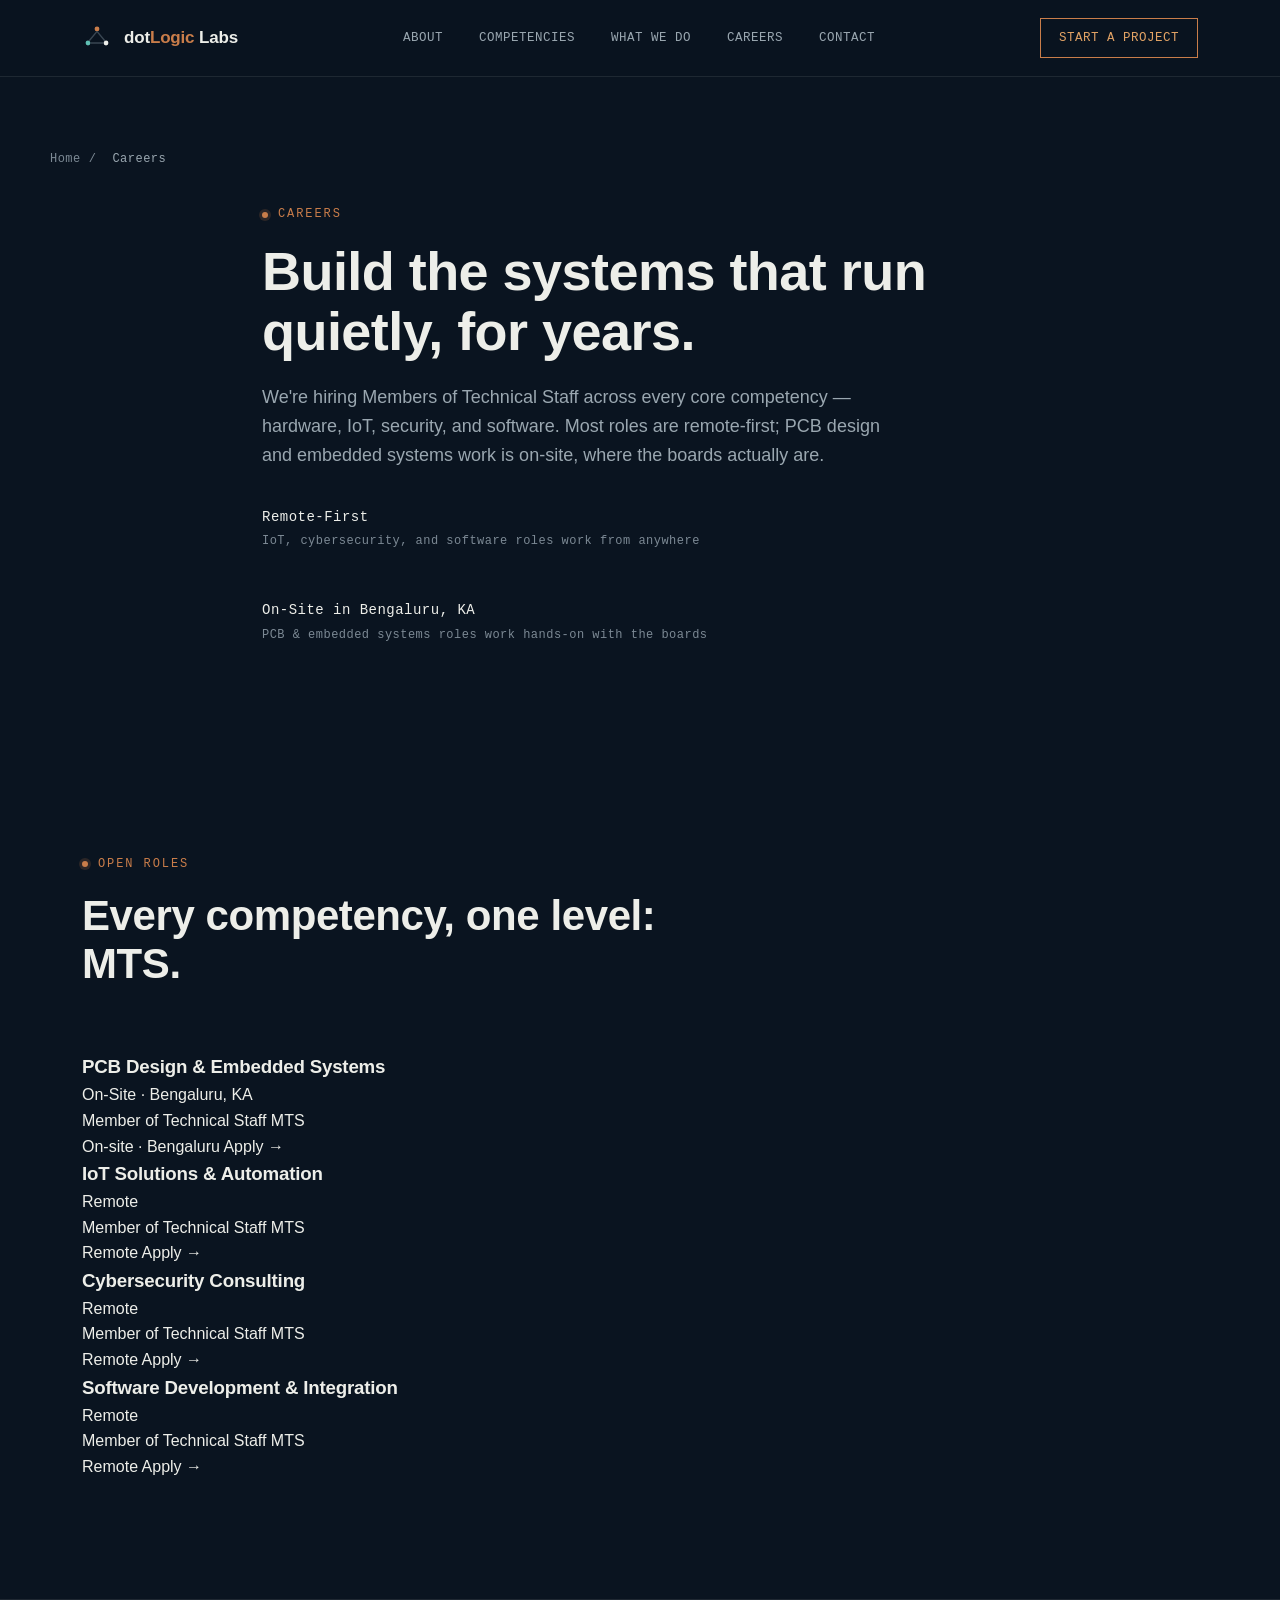
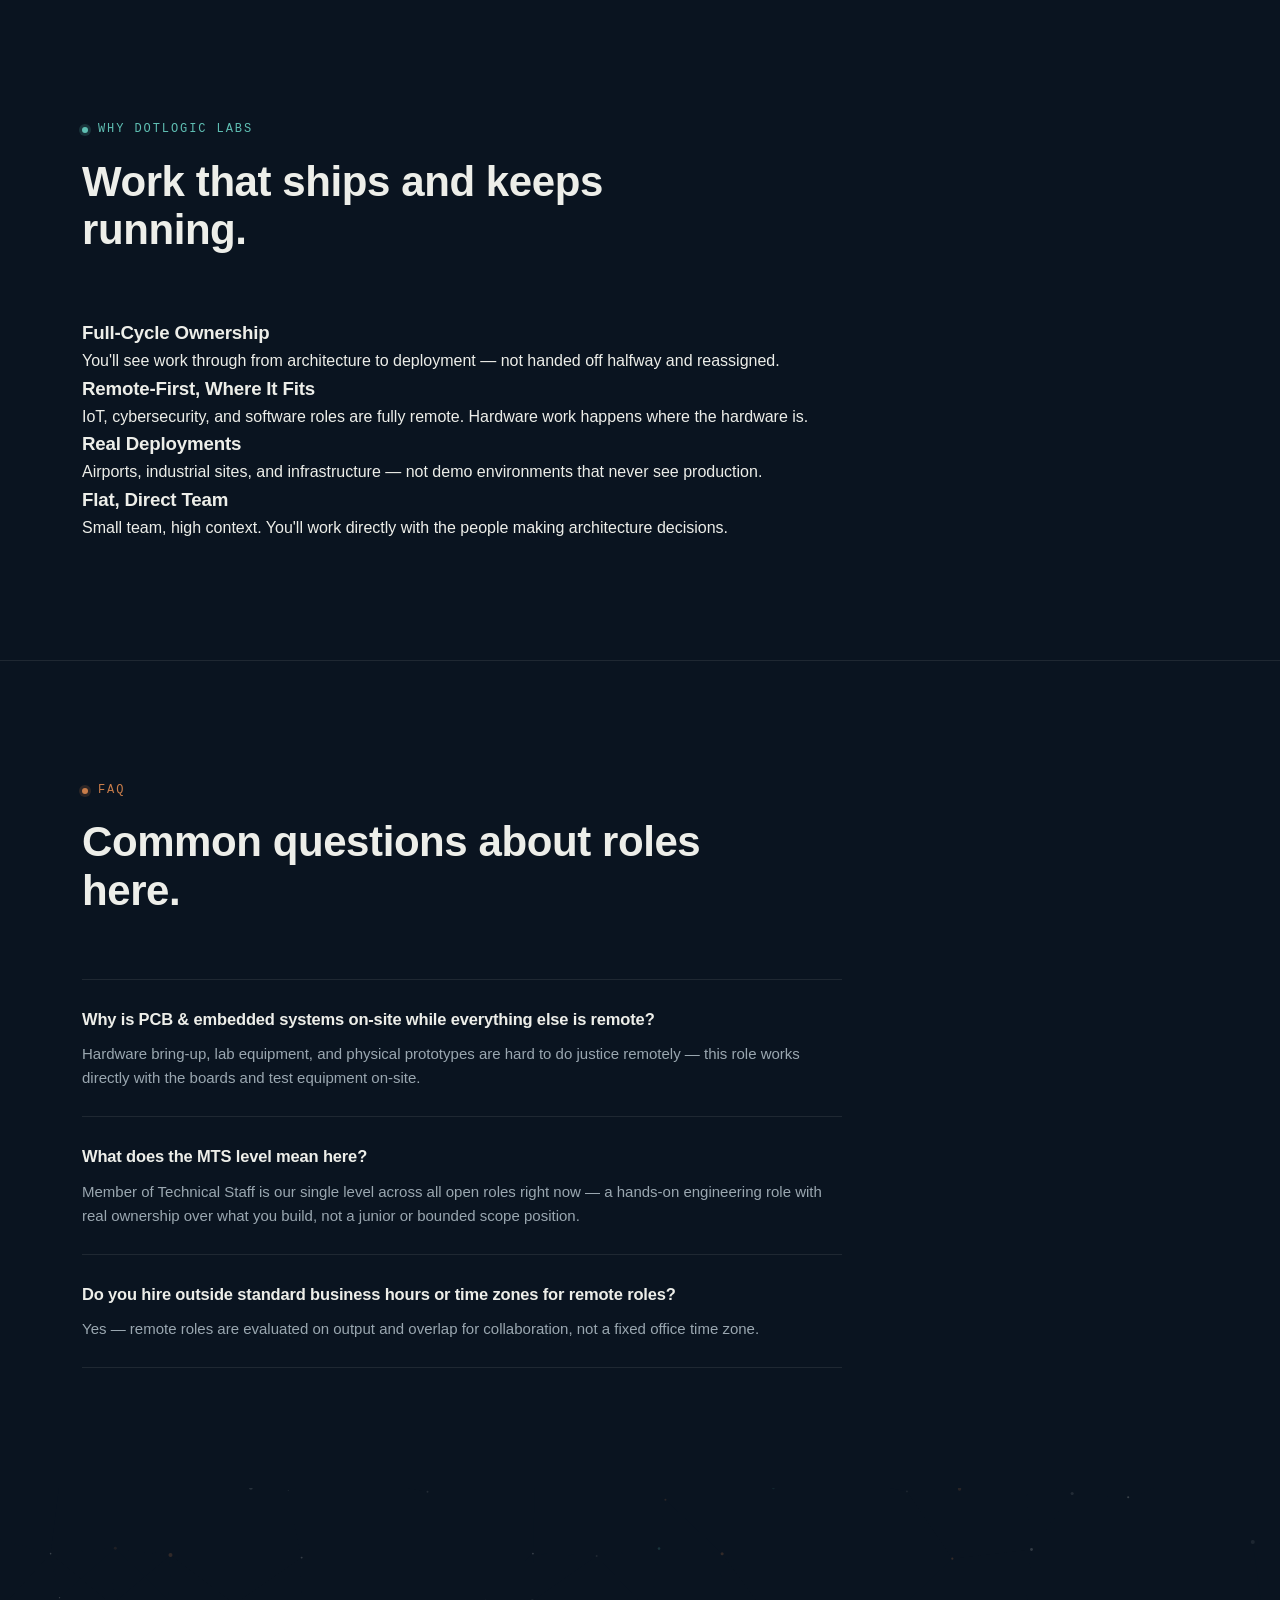
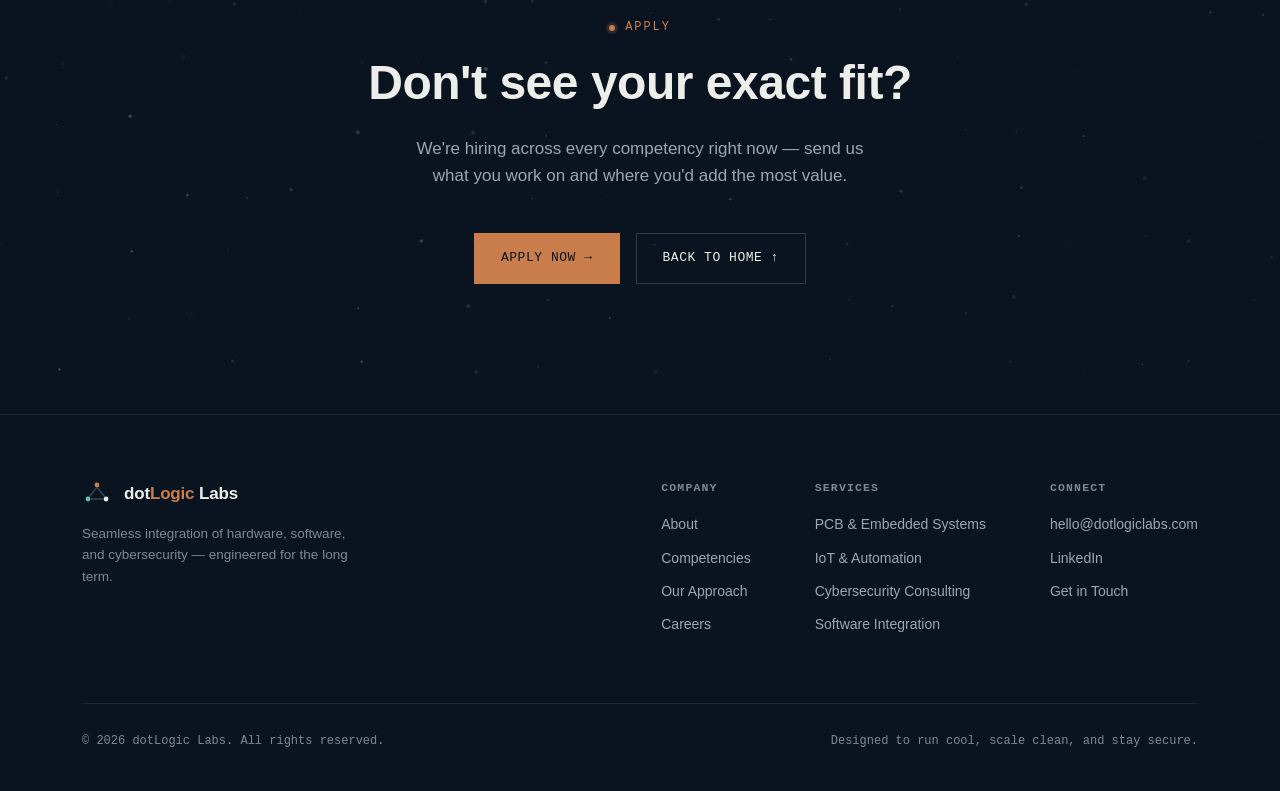
==== careers/index.html @ 00023d93 "Add careers page with job listings and details This file contains the HTML structure for the careers" ====
<!DOCTYPE html>
<html lang="en">
<head>
<meta charset="UTF-8">
<meta name="viewport" content="width=device-width, initial-scale=1.0">
<title>Careers | dotLogic Labs</title>
<meta name="description" content="Join dotLogic Labs. We're hiring across PCB & embedded systems, IoT & automation, cybersecurity, and software integration — remote-first, with on-site hardware roles.">
<meta name="keywords" content="dotLogic Labs careers, embedded systems jobs, IoT jobs, cybersecurity jobs, remote hardware jobs, MTS roles">
<meta property="og:title" content="Careers | dotLogic Labs">
<meta property="og:description" content="Join dotLogic Labs. We're hiring across PCB & embedded systems, IoT & automation, cybersecurity, and software integration.">
<meta property="og:type" content="website">
<meta property="og:image" content="https://www.dotlogiclabs.com/og-image.png">
<meta property="og:url" content="https://www.dotlogiclabs.com/careers/">
<meta name="twitter:card" content="summary_large_image">
<meta name="twitter:title" content="Careers | dotLogic Labs">
<meta name="twitter:description" content="Join dotLogic Labs. We're hiring across PCB & embedded systems, IoT & automation, cybersecurity, and software integration.">
<meta name="twitter:image" content="https://www.dotlogiclabs.com/og-image.png">
<link rel="canonical" href="https://www.dotlogiclabs.com/careers/">
<meta name="referrer" content="strict-origin-when-cross-origin">
<meta http-equiv="Content-Security-Policy" content="default-src 'self'; script-src 'self'; style-src 'self' 'unsafe-inline' https://fonts.googleapis.com; font-src 'self' https://fonts.gstatic.com; img-src 'self' data:; connect-src 'self'; base-uri 'self'; form-action 'self'">
<script type="application/ld+json">
{
  "@context": "https://schema.org",
  "@type": "BreadcrumbList",
  "itemListElement": [
    {"@type":"ListItem","position":1,"name":"Home","item":"https://www.dotlogiclabs.com/"},
    {"@type":"ListItem","position":2,"name":"Careers","item":"https://www.dotlogiclabs.com/careers/"}
  ]
}
</script>
<script type="application/ld+json">
{
  "@context": "https://schema.org",
  "@graph": [
    {
      "@type": "JobPosting",
      "title": "Member of Technical Staff — PCB Design & Embedded Systems",
      "description": "Design custom PCBs and embedded firmware for IoT and industrial hardware, from schematic through production handoff.",
      "hiringOrganization": {"@type":"Organization","name":"dotLogic Labs","sameAs":"https://www.dotlogiclabs.com/"},
      "employmentType": "FULL_TIME",
      "jobLocationType": "ONSITE",
      "jobLocation": {"@type":"Place","address":{"@type":"PostalAddress","addressLocality":"Bengaluru","addressRegion":"KA","addressCountry":"IN"}},
      "datePosted": "2026-08-25",
      "validThrough": "2026-12-31",
      "url": "https://www.dotlogiclabs.com/careers/#pcb-embedded"
    },
    {
      "@type": "JobPosting",
      "title": "Member of Technical Staff — IoT Solutions & Automation",
      "description": "Design and deploy secure IoT networks and smart automation for airports, infrastructure, and industrial environments.",
      "hiringOrganization": {"@type":"Organization","name":"dotLogic Labs","sameAs":"https://www.dotlogiclabs.com/"},
      "employmentType": "FULL_TIME",
      "jobLocationType": "TELECOMMUTE",
      "applicantLocationRequirements": {"@type":"Country","name":"Anywhere"},
      "datePosted": "2026-08-25",
      "validThrough": "2026-12-31",
      "url": "https://www.dotlogiclabs.com/careers/#iot-automation"
    },
    {
      "@type": "JobPosting",
      "title": "Member of Technical Staff — Cybersecurity Consulting",
      "description": "Design secure architectures and compliance-oriented systems for resilient, IoT-enabled ecosystems.",
      "hiringOrganization": {"@type":"Organization","name":"dotLogic Labs","sameAs":"https://www.dotlogiclabs.com/"},
      "employmentType": "FULL_TIME",
      "jobLocationType": "TELECOMMUTE",
      "applicantLocationRequirements": {"@type":"Country","name":"Anywhere"},
      "datePosted": "2026-08-25",
      "validThrough": "2026-12-31",
      "url": "https://www.dotlogiclabs.com/careers/#cybersecurity"
    },
    {
      "@type": "JobPosting",
      "title": "Member of Technical Staff — Software Development & Integration",
      "description": "Build dashboards, reporting tools, and support applications that connect hardware and IoT deployments into end-to-end workflows.",
      "hiringOrganization": {"@type":"Organization","name":"dotLogic Labs","sameAs":"https://www.dotlogiclabs.com/"},
      "employmentType": "FULL_TIME",
      "jobLocationType": "TELECOMMUTE",
      "applicantLocationRequirements": {"@type":"Country","name":"Anywhere"},
      "datePosted": "2026-08-25",
      "validThrough": "2026-12-31",
      "url": "https://www.dotlogiclabs.com/careers/#software-integration"
    }
  ]
}
</script>
<link rel="preconnect" href="https://fonts.googleapis.com">
<link rel="preconnect" href="https://fonts.gstatic.com" crossorigin>
<link href="https://fonts.googleapis.com/css2?family=Space+Grotesk:wght@400;500;600;700&family=JetBrains+Mono:wght@400;500;600&family=IBM+Plex+Sans:wght@400;500;600&display=swap" rel="stylesheet">
<link rel="stylesheet" href="../styles.css">
</head>
<body>

<header>
  <nav class="nav">
    <a href="../#top" class="brand">
      <svg class="brand-mark" viewBox="0 0 30 30" fill="none">
        <circle cx="15" cy="6" r="2.4" fill="#C97D4A"/>
        <circle cx="6" cy="20" r="2.4" fill="#5FBFB3"/>
        <circle cx="24" cy="20" r="2.4" fill="#EDEEE9"/>
        <path d="M15 8.4L7 18M15 8.4L23 18M8.4 20H21.6" stroke="#3A4753" stroke-width="1.4"/>
      </svg>
      <span class="brand-word">dot<span>Logic</span> Labs</span>
    </a>
    <div class="nav-links">
      <a href="../#about">About</a>
      <a href="../#competencies">Competencies</a>
      <a href="../#what-we-do">What We Do</a>
      <a href="./">Careers</a>
      <a href="../#contact">Contact</a>
    </div>
    <a href="../#contact" class="nav-cta">Start a Project</a>
  </nav>
</header>

<main id="top">

  <div class="wrap breadcrumb">
    <a href="../#top">Home</a><span>/</span><span class="current">Careers</span>
  </div>

  <section class="svc-hero">
    <div class="wrap svc-hero-inner reveal">
      <div class="eyebrow">Careers</div>
      <h1>Build the systems that run quietly, for years.</h1>
      <p>We're hiring Members of Technical Staff across every core competency — hardware, IoT, security, and software. Most roles are remote-first; PCB design and embedded systems work is on-site, where the boards actually are.</p>
      <div class="svc-stats">
        <div><strong>Remote-First</strong>IoT, cybersecurity, and software roles work from anywhere</div>
        <div><strong>On-Site in Bengaluru, KA</strong>PCB & embedded systems roles work hands-on with the boards</div>
      </div>
    </div>
  </section>

  <section class="section" id="open-roles">
    <div class="wrap">
      <div class="section-head reveal">
        <div class="eyebrow">Open Roles</div>
        <h2>Every competency, one level: MTS.</h2>
      </div>

      <div class="reveal">

        <div class="role-group" id="pcb-embedded">
          <div class="role-group-head">
            <h3>PCB Design &amp; Embedded Systems</h3>
            <span class="role-group-mode">On-Site · Bengaluru, KA</span>
          </div>
          <div class="role-list">
            <div class="role-item">
              <div class="role-item-title">Member of Technical Staff <span class="role-level">MTS</span></div>
              <div class="role-item-right">
                <span class="role-badge onsite">On-site · Bengaluru</span>
                <a href="#apply-tbd" class="role-apply">Apply →</a>
              </div>
            </div>
          </div>
        </div>

        <div class="role-group" id="iot-automation">
          <div class="role-group-head">
            <h3>IoT Solutions &amp; Automation</h3>
            <span class="role-group-mode">Remote</span>
          </div>
          <div class="role-list">
            <div class="role-item">
              <div class="role-item-title">Member of Technical Staff <span class="role-level">MTS</span></div>
              <div class="role-item-right">
                <span class="role-badge remote">Remote</span>
                <a href="#apply-tbd" class="role-apply">Apply →</a>
              </div>
            </div>
          </div>
        </div>

        <div class="role-group" id="cybersecurity">
          <div class="role-group-head">
            <h3>Cybersecurity Consulting</h3>
            <span class="role-group-mode">Remote</span>
          </div>
          <div class="role-list">
            <div class="role-item">
              <div class="role-item-title">Member of Technical Staff <span class="role-level">MTS</span></div>
              <div class="role-item-right">
                <span class="role-badge remote">Remote</span>
                <a href="#apply-tbd" class="role-apply">Apply →</a>
              </div>
            </div>
          </div>
        </div>

        <div class="role-group" id="software-integration">
          <div class="role-group-head">
            <h3>Software Development &amp; Integration</h3>
            <span class="role-group-mode">Remote</span>
          </div>
          <div class="role-list">
            <div class="role-item">
              <div class="role-item-title">Member of Technical Staff <span class="role-level">MTS</span></div>
              <div class="role-item-right">
                <span class="role-badge remote">Remote</span>
                <a href="#apply-tbd" class="role-apply">Apply →</a>
              </div>
            </div>
          </div>
        </div>

      </div>
    </div>
  </section>

  <section class="section" id="why-us">
    <div class="wrap">
      <div class="section-head reveal">
        <div class="eyebrow" style="color:var(--teal);">Why dotLogic Labs</div>
        <h2>Work that ships and keeps running.</h2>
      </div>
      <div class="perks-grid reveal">
        <div class="perk-card">
          <h3>Full-Cycle Ownership</h3>
          <p>You'll see work through from architecture to deployment — not handed off halfway and reassigned.</p>
        </div>
        <div class="perk-card">
          <h3>Remote-First, Where It Fits</h3>
          <p>IoT, cybersecurity, and software roles are fully remote. Hardware work happens where the hardware is.</p>
        </div>
        <div class="perk-card">
          <h3>Real Deployments</h3>
          <p>Airports, industrial sites, and infrastructure — not demo environments that never see production.</p>
        </div>
        <div class="perk-card">
          <h3>Flat, Direct Team</h3>
          <p>Small team, high context. You'll work directly with the people making architecture decisions.</p>
        </div>
      </div>
    </div>
  </section>

  <section class="section" id="faq" style="border-bottom:none;">
    <div class="wrap">
      <div class="section-head reveal">
        <div class="eyebrow">FAQ</div>
        <h2>Common questions about roles here.</h2>
      </div>
      <div class="faq-list reveal">
        <div class="faq-item">
          <h3>Why is PCB & embedded systems on-site while everything else is remote?</h3>
          <p>Hardware bring-up, lab equipment, and physical prototypes are hard to do justice remotely — this role works directly with the boards and test equipment on-site.</p>
        </div>
        <div class="faq-item">
          <h3>What does the MTS level mean here?</h3>
          <p>Member of Technical Staff is our single level across all open roles right now — a hands-on engineering role with real ownership over what you build, not a junior or bounded scope position.</p>
        </div>
        <div class="faq-item">
          <h3>Do you hire outside standard business hours or time zones for remote roles?</h3>
          <p>Yes — remote roles are evaluated on output and overlap for collaboration, not a fixed office time zone.</p>
        </div>
      </div>
    </div>
  </section>

  <section class="cta-section" id="contact">
    <canvas id="cta-canvas" data-circuit="60" style="position:absolute; inset:0; width:100%; height:100%; opacity:0.28; z-index:0;"></canvas>
    <div class="wrap" style="position:relative; z-index:1;">
      <div class="eyebrow" style="justify-content:center;">Apply</div>
      <h2>Don't see your exact fit?</h2>
      <p>We're hiring across every competency right now — send us what you work on and where you'd add the most value.</p>
      <div class="cta-btns">
        <a href="#apply-tbd" class="btn btn-primary">Apply Now →</a>
        <a href="../#top" class="btn btn-ghost">Back to Home ↑</a>
      </div>
    </div>
  </section>

</main>

<footer>
  <div class="wrap">
    <div class="footer-grid">
      <div class="footer-brand">
        <div class="brand" style="display:flex; align-items:center; gap:12px;">
          <svg class="brand-mark" viewBox="0 0 30 30" fill="none">
            <circle cx="15" cy="6" r="2.4" fill="#C97D4A"/>
            <circle cx="6" cy="20" r="2.4" fill="#5FBFB3"/>
            <circle cx="24" cy="20" r="2.4" fill="#EDEEE9"/>
            <path d="M15 8.4L7 18M15 8.4L23 18M8.4 20H21.6" stroke="#3A4753" stroke-width="1.4"/>
          </svg>
          <span class="brand-word">dot<span>Logic</span> Labs</span>
        </div>
        <p>Seamless integration of hardware, software, and cybersecurity — engineered for the long term.</p>
      </div>
      <div class="footer-cols">
        <div class="footer-col">
          <h5>Company</h5>
          <a href="../#about">About</a>
          <a href="../#competencies">Competencies</a>
          <a href="../#approach">Our Approach</a>
          <a href="./">Careers</a>
        </div>
        <div class="footer-col">
          <h5>Services</h5>
          <a href="../services/pcb-design-embedded-systems/">PCB & Embedded Systems</a>
          <a href="../services/iot-solutions-automation/">IoT & Automation</a>
          <a href="../services/cybersecurity-consulting/">Cybersecurity Consulting</a>
          <a href="../services/software-development-integration/">Software Integration</a>
        </div>
        <div class="footer-col">
          <h5>Connect</h5>
          <a href="mailto:hello@dotlogiclabs.com">hello@dotlogiclabs.com</a>
          <a href="https://www.linkedin.com/company/dotlogiclabs/" target="_blank" rel="noopener noreferrer">LinkedIn</a>
          <a href="../#contact">Get in Touch</a>
        </div>
      </div>
    </div>
    <div class="footer-bottom">
      <span>© 2026 dotLogic Labs. All rights reserved.</span>
      <span>Designed to run cool, scale clean, and stay secure.</span>
    </div>
  </div>
</footer>

<script src="../main.js"></script>
</body>
</html>
---- styles.css ----
:root{
    --bg:#0A1420;
    --bg-alt:#0F1D2E;
    --bg-panel:#0D1826;
    --copper:#C97D4A;
    --copper-bright:#E2A365;
    --teal:#5FBFB3;
    --ink:#EDEEE9;
    --ink-dim:#9AA7B0;
    --ink-faint:#7C8994;
    --line:rgba(237,238,233,0.09);
    --line-bright:rgba(237,238,233,0.18);
    --radius:2px;
  }

  *{box-sizing:border-box; margin:0; padding:0;}

  html{scroll-behavior:smooth;}

  body{
    background:var(--bg);
    color:var(--ink);
    font-family:'IBM Plex Sans', sans-serif;
    font-size:16px;
    line-height:1.6;
    -webkit-font-smoothing:antialiased;
    overflow-x:hidden;
  }

  ::selection{ background:var(--copper); color:var(--bg); }

  a{ color:inherit; text-decoration:none; }

  .mono{ font-family:'JetBrains Mono', monospace; }

  .eyebrow{
    font-family:'JetBrains Mono', monospace;
    font-size:12px;
    letter-spacing:0.16em;
    text-transform:uppercase;
    color:var(--copper);
    display:flex;
    align-items:center;
    gap:10px;
    margin-bottom:18px;
  }
  .eyebrow::before{
    content:'';
    width:6px; height:6px;
    background:currentColor;
    border-radius:50%;
    box-shadow:0 0 0 3px color-mix(in srgb, currentColor 18%, transparent);
    flex-shrink:0;
  }

  h1,h2,h3,h4{
    font-family:'Space Grotesk', sans-serif;
    font-weight:600;
    letter-spacing:-0.01em;
    color:var(--ink);
  }

  .wrap{
    max-width:1180px;
    margin:0 auto;
    padding:0 32px;
  }

  section{ position:relative; }

  /* ---------- focus ---------- */
  a:focus-visible, button:focus-visible{
    outline:2px solid var(--teal);
    outline-offset:3px;
  }

  /* ---------- nav ---------- */
  header{
    position:fixed; top:0; left:0; right:0; z-index:100;
    background:rgba(10,20,32,0.82);
    backdrop-filter:blur(10px);
    border-bottom:1px solid var(--line);
  }
  .nav{
    display:flex; align-items:center; justify-content:space-between;
    padding:18px 32px;
    max-width:1180px; margin:0 auto;
  }
  .brand{ display:flex; align-items:center; gap:12px; }
  .brand-mark{ width:30px; height:30px; flex-shrink:0; }
  .brand-word{
    font-family:'Space Grotesk', sans-serif;
    font-weight:600;
    font-size:17px;
    letter-spacing:-0.01em;
  }
  .brand-word span{ color:var(--copper); }

  .nav-links{ display:flex; gap:36px; }
  .nav-links a{
    font-family:'JetBrains Mono', monospace;
    font-size:12.5px;
    letter-spacing:0.04em;
    color:var(--ink-dim);
    text-transform:uppercase;
    transition:color .2s ease;
    position:relative;
  }
  .nav-links a:hover{ color:var(--ink); }

  .nav-cta{
    font-family:'JetBrains Mono', monospace;
    font-size:12.5px;
    letter-spacing:0.04em;
    padding:9px 18px;
    border:1px solid var(--copper);
    color:var(--copper-bright);
    text-transform:uppercase;
    transition:all .2s ease;
    white-space:nowrap;
  }
  .nav-cta:hover{ background:var(--copper); color:var(--bg); }

  .nav-toggle{ display:none; }

  /* ---------- hero ---------- */
  .hero{
    min-height:100svh;
    display:flex; align-items:center;
    padding:140px 0 90px;
    position:relative;
    overflow:hidden;
  }
  #circuit-canvas{
    position:absolute; inset:0;
    width:100%; height:100%;
    opacity:0.55;
  }
  .hero::after{
    content:'';
    position:absolute; inset:0;
    background:radial-gradient(ellipse 70% 60% at 30% 40%, rgba(10,20,32,0) 0%, var(--bg) 78%);
    pointer-events:none;
  }
  .hero-inner{ position:relative; z-index:2; max-width:760px; }
  .hero h1{
    font-size:clamp(38px, 5.4vw, 68px);
    line-height:1.06;
    margin-bottom:26px;
  }
  .hero h1 em{
    font-style:normal;
    color:var(--copper-bright);
  }
  .hero p{
    font-size:18px;
    color:var(--ink-dim);
    max-width:560px;
    margin-bottom:40px;
  }
  .hero-ctas{ display:flex; gap:16px; flex-wrap:wrap; align-items:center; }

  .btn{
    font-family:'JetBrains Mono', monospace;
    font-size:13px;
    letter-spacing:0.04em;
    text-transform:uppercase;
    padding:14px 26px;
    display:inline-flex;
    align-items:center;
    gap:10px;
    transition:all .2s ease;
    border:1px solid transparent;
  }
  .btn-primary{
    background:var(--copper);
    color:var(--bg);
  }
  .btn-primary:hover{ background:var(--copper-bright); }
  .btn-ghost{
    border-color:var(--line-bright);
    color:var(--ink);
  }
  .btn-ghost:hover{ border-color:var(--teal); color:var(--teal); }

  .hero-meta{
    display:flex; gap:40px;
    margin-top:64px;
    padding-top:28px;
    border-top:1px solid var(--line);
    max-width:560px;
    flex-wrap:wrap;
  }
  .hero-meta div{ font-family:'JetBrains Mono', monospace; font-size:12px; color:var(--ink-faint); letter-spacing:0.04em;}
  .hero-meta strong{ display:block; color:var(--ink); font-size:14px; margin-bottom:4px; font-weight:500;}

  /* ---------- section shell ---------- */
  .section{ padding:120px 0; border-bottom:1px solid var(--line); }
  .section-head{ max-width:640px; margin-bottom:64px; }
  .section-head h2{ font-size:clamp(28px,3.4vw,42px); line-height:1.15; }
  .section-head p{ color:var(--ink-dim); font-size:16.5px; margin-top:18px; max-width:560px; }

  /* ---------- about ---------- */
  .about-grid{
    display:grid;
    grid-template-columns:1.05fr 0.95fr;
    gap:80px;
    align-items:center;
  }
  .about-copy p{ color:var(--ink-dim); font-size:16.5px; margin-bottom:18px; }
  .about-copy p strong{ color:var(--ink); font-weight:500; }

  .merge-diagram{ position:relative; aspect-ratio:1/1; max-width:420px; }
  .merge-diagram svg{ width:100%; height:100%; }

  /* ---------- vision / mission ---------- */
  .vm-grid{ display:grid; grid-template-columns:1fr 1fr; gap:1px; background:var(--line); border:1px solid var(--line);}
  .vm-card{ background:var(--bg); padding:52px 48px; }
  .vm-card .eyebrow{ margin-bottom:22px; }
  .vm-card p{ color:var(--ink-dim); font-size:17px; line-height:1.65; }
  .vm-card h3{ font-size:24px; margin-bottom:18px; }
  .mission-list{ list-style:none; margin-top:22px; display:flex; flex-direction:column; gap:14px; }
  .mission-list li{ display:flex; gap:12px; color:var(--ink-dim); font-size:15.5px; }
  .mission-list li::before{
    content:''; width:5px; height:5px; border-radius:50%;
    background:var(--teal); margin-top:9px; flex-shrink:0;
  }
  .mission-list li strong{ color:var(--ink); font-weight:500; }

  /* ---------- competencies ---------- */
  .comp-grid{ display:grid; grid-template-columns:repeat(4,1fr); gap:1px; background:var(--line); border:1px solid var(--line); }
  .comp-card{ background:var(--bg); padding:38px 30px; transition:background .25s ease; }
  .comp-card:hover{ background:var(--bg-alt); }
  .comp-icon{ width:38px; height:38px; margin-bottom:26px; color:var(--copper); }
  .comp-card h3{ font-size:17px; margin-bottom:12px; line-height:1.3; }
  .comp-card p{ font-size:14.5px; color:var(--ink-dim); }
  .comp-num{ font-family:'JetBrains Mono', monospace; font-size:12px; color:var(--ink-faint); margin-bottom:16px; display:block; }

  /* ---------- what we do ---------- */
  .wwd{ display:grid; grid-template-columns:280px 1fr; gap:64px; }
  .wwd-list{ display:flex; flex-direction:column; }
  .wwd-item{ border-top:1px solid var(--line); padding:34px 0; }
  .wwd-item:last-child{ border-bottom:1px solid var(--line); }
  .wwd-item-head{ display:flex; justify-content:space-between; align-items:baseline; gap:20px; margin-bottom:14px; }
  .wwd-link{ display:inline-block; margin-top:14px; font-family:'JetBrains Mono', monospace; font-size:12px; color:var(--copper-bright); border-bottom:1px solid var(--line-bright); padding-bottom:3px; transition:color .2s ease, border-color .2s ease; }
  .wwd-link:hover{ color:var(--teal); border-color:var(--teal); }
  .wwd-item-head h3{ font-size:20px; }
  .wwd-item-head span{ font-family:'JetBrains Mono', monospace; font-size:12px; color:var(--ink-faint); white-space:nowrap; }
  .wwd-item ul{ list-style:none; display:flex; flex-direction:column; gap:8px; }
  .wwd-item li{ color:var(--ink-dim); font-size:15px; padding-left:18px; position:relative; }
  .wwd-item li::before{ content:'—'; position:absolute; left:0; color:var(--ink-faint); }

  .wwd-side{ position:sticky; top:120px; align-self:start; }
  .wwd-side .eyebrow{ margin-bottom:22px; }
  .wwd-side p{ color:var(--ink-dim); font-size:15.5px; margin-bottom:20px; }

  /* ---------- approach ---------- */
  .approach-grid{ display:grid; grid-template-columns:repeat(3,1fr); gap:44px 40px; }
  .approach-item{ padding-top:20px; border-top:1px solid var(--line-bright); }
  .approach-item h3{ font-size:16.5px; margin-bottom:10px; display:flex; align-items:center; gap:10px;}
  .approach-item h3::before{ content:''; width:6px; height:6px; background:var(--teal); border-radius:50%; flex-shrink:0;}
  .approach-item p{ font-size:14.5px; color:var(--ink-dim); }

  /* ---------- values ---------- */
  .values-band{ display:grid; grid-template-columns:repeat(4,1fr); }
  .value-item{ padding:44px 32px; border-left:1px solid var(--line); }
  .value-item:first-child{ padding-left:0; border-left:none; }
  .value-num{ font-family:'JetBrains Mono', monospace; font-size:12px; color:var(--copper); margin-bottom:20px; display:block; }
  .value-item h3{ font-size:19px; margin-bottom:10px; }
  .value-item p{ font-size:14px; color:var(--ink-dim); }

  /* ---------- positioning ---------- */
  .pos-grid{ display:grid; grid-template-columns:1fr 1fr; gap:1px; background:var(--line); border:1px solid var(--line); }
  .pos-card{ background:var(--bg-panel); padding:56px 48px; position:relative; }
  .pos-card.teal-accent{ background:var(--bg-alt); }
  .pos-card .eyebrow{ color:var(--teal); }
  .pos-card h3{ font-size:26px; margin-bottom:16px; line-height:1.25; }
  .pos-card p{ color:var(--ink-dim); font-size:15.5px; }

  /* ---------- cta / footer ---------- */
  .cta-section{ padding:130px 0; text-align:center; border-bottom:1px solid var(--line); position:relative; }
  .cta-section h2{ font-size:clamp(30px,4.2vw,48px); max-width:680px; margin:0 auto 24px; line-height:1.15; }
  .cta-section p{ color:var(--ink-dim); font-size:17px; max-width:480px; margin:0 auto 44px; }
  .cta-btns{ display:flex; gap:16px; justify-content:center; flex-wrap:wrap; }

  footer{ padding:64px 0 40px; }
  .footer-grid{ display:flex; justify-content:space-between; align-items:flex-start; gap:40px; flex-wrap:wrap; margin-bottom:56px; }
  .footer-brand p{ color:var(--ink-faint); font-size:13.5px; margin-top:14px; max-width:280px; }
  .footer-cols{ display:flex; gap:64px; flex-wrap:wrap; }
  .footer-col h5{ font-family:'JetBrains Mono', monospace; font-size:11.5px; letter-spacing:0.1em; text-transform:uppercase; color:var(--ink-faint); margin-bottom:16px; }
  .footer-col a{ display:block; color:var(--ink-dim); font-size:14px; margin-bottom:11px; transition:color .2s ease; }
  .footer-col a:hover{ color:var(--copper-bright); }
  .footer-bottom{ display:flex; justify-content:space-between; align-items:center; padding-top:28px; border-top:1px solid var(--line); flex-wrap:wrap; gap:12px; }
  .footer-bottom span{ font-family:'JetBrains Mono', monospace; font-size:12px; color:var(--ink-faint); }

  /* ---------- reveal ---------- */
  .reveal{ opacity:0; transform:translateY(18px); transition:opacity .7s ease, transform .7s ease; }
  .reveal.in{ opacity:1; transform:translateY(0); }

  @media (prefers-reduced-motion: reduce){
    html{ scroll-behavior:auto; }
    .reveal{ opacity:1; transform:none; transition:none; }
    #circuit-canvas{ display:none; }
  }

  /* ---------- responsive ---------- */
  @media (max-width:980px){
    .about-grid{ grid-template-columns:1fr; gap:48px; }
    .merge-diagram{ max-width:280px; margin:0 auto; }
    .comp-grid{ grid-template-columns:repeat(2,1fr); }
    .wwd{ grid-template-columns:1fr; gap:32px; }
    .wwd-side{ position:static; }
    .approach-grid{ grid-template-columns:repeat(2,1fr); }
    .values-band{ grid-template-columns:repeat(2,1fr); }
    .value-item:nth-child(3){ border-left:none; }
    .pos-grid{ grid-template-columns:1fr; }
  }

  @media (max-width:720px){
    .nav-links{ display:none; }
    .wrap{ padding:0 22px; }
    .section{ padding:80px 0; }
    .vm-grid{ grid-template-columns:1fr; }
    .comp-grid{ grid-template-columns:1fr; }
    .approach-grid{ grid-template-columns:1fr; }
    .values-band{ grid-template-columns:1fr; }
    .value-item{ border-left:none; border-top:1px solid var(--line); padding-left:0; }
    .value-item:first-child{ border-top:none; }
    .hero-meta{ gap:28px; }
    .footer-grid{ flex-direction:column; }
    .footer-cols{ gap:40px; }
    .cta-section{ padding:90px 0; }
  }

/* ---------- service pages ---------- */
.breadcrumb{
  font-family:'JetBrains Mono', monospace;
  font-size:12px;
  color:var(--ink-faint);
  letter-spacing:0.04em;
  padding:150px 0 0;
}
.breadcrumb a{ color:var(--ink-faint); transition:color .2s ease; }
.breadcrumb a:hover{ color:var(--copper-bright); }
.breadcrumb span{ margin:0 8px; }
.breadcrumb .current{ color:var(--ink-dim); }

.svc-hero{ padding:36px 0 90px; position:relative; }
.svc-hero-inner{ max-width:820px; }
.svc-hero h1{
  font-size:clamp(32px, 4.4vw, 54px);
  line-height:1.1;
  margin-bottom:22px;
}
.svc-hero p{ font-size:18px; color:var(--ink-dim); max-width:620px; margin-bottom:36px; }

.svc-stats{ display:flex; gap:48px; flex-wrap:wrap; margin-top:8px; }
.svc-stats div{ font-family:'JetBrains Mono', monospace; font-size:12px; color:var(--ink-faint); letter-spacing:0.04em; }
.svc-stats strong{ display:block; color:var(--ink); font-size:14px; margin-bottom:4px; font-weight:500; }

.feature-grid{ display:grid; grid-template-columns:repeat(2,1fr); gap:1px; background:var(--line); border:1px solid var(--line); }
.feature-card{ background:var(--bg); padding:38px 36px; }
.feature-card h3{ font-size:18px; margin-bottom:10px; display:flex; align-items:center; gap:10px; }
.feature-card h3::before{ content:''; width:6px; height:6px; background:var(--copper); border-radius:50%; flex-shrink:0; }
.feature-card p{ font-size:15px; color:var(--ink-dim); }

.process-list{ display:flex; flex-direction:column; }
.process-item{ display:grid; grid-template-columns:64px 1fr; gap:28px; border-top:1px solid var(--line); padding:30px 0; }
.process-item:last-child{ border-bottom:1px solid var(--line); }
.process-num{ font-family:'JetBrains Mono', monospace; font-size:13px; color:var(--copper); padding-top:2px; }
.process-item h3{ font-size:18px; margin-bottom:8px; }
.process-item p{ font-size:15px; color:var(--ink-dim); max-width:560px; }

.faq-list{ display:flex; flex-direction:column; max-width:760px; }
.faq-item{ border-top:1px solid var(--line); padding:26px 0; }
.faq-item:last-child{ border-bottom:1px solid var(--line); }
.faq-item h3{ font-size:16.5px; margin-bottom:10px; }
.faq-item p{ font-size:15px; color:var(--ink-dim); }

.related-grid{ display:grid; grid-template-columns:repeat(3,1fr); gap:1px; background:var(--line); border:1px solid var(--line); }
.related-card{ background:var(--bg); padding:34px 30px; transition:background .25s ease; }
.related-card:hover{ background:var(--bg-alt); }
.related-card .eyebrow{ font-size:11px; margin-bottom:14px; }
.related-card h3{ font-size:16px; margin-bottom:10px; line-height:1.3; }
.related-card p{ font-size:14px; color:var(--ink-dim); margin-bottom:16px; }
.related-card .link-arrow{ font-family:'JetBrains Mono', monospace; font-size:12px; color:var(--teal); }

.usecase-list{ list-style:none; display:flex; flex-direction:column; gap:14px; }
.usecase-list li{ display:flex; gap:12px; color:var(--ink-dim); font-size:15.5px; }
.usecase-list li::before{ content:''; width:5px; height:5px; border-radius:50%; background:var(--copper); margin-top:9px; flex-shrink:0; }
.usecase-list li strong{ color:var(--ink); font-weight:500; }

@media (max-width:980px){
  .feature-grid{ grid-template-columns:1fr; }
  .related-grid{ grid-template-columns:1fr; }
}
@media (max-width:720px){
  .breadcrumb{ padding-top:120px; }
  .process-item{ grid-template-columns:1fr; gap:10px; }
}

/* ---------- tech stack ---------- */
.stack-grid{ display:flex; flex-wrap:wrap; gap:10px; }
.stack-tag{
  font-family:'JetBrains Mono', monospace;
  font-size:13px;
  color:var(--ink-dim);
  border:1px solid var(--line-bright);
  padding:8px 16px;
  border-radius:999px;
  background:var(--bg-panel);
  transition:border-color .2s ease, color .2s ease;
}
.stack-tag:hover{ border-color:var(--copper); color:var(--ink); }
.stack-cat{ margin-bottom:28px; }
.stack-cat:last-child{ margin-bottom:0; }
.stack-cat-label{
  font-family:'JetBrains Mono', monospace;
  font-size:11px;
  letter-spacing:0.06em;
  text-transform:uppercase;
  color:var(--ink-faint);
  margin-bottom:12px;
}

/* ---------- tech stack marquee ---------- */
.stack-marquee{
  overflow:hidden;
  -webkit-mask-image:linear-gradient(90deg, transparent, #000 8%, #000 92%, transparent);
  mask-image:linear-gradient(90deg, transparent, #000 8%, #000 92%, transparent);
}
.stack-track{
  display:flex;
  gap:12px;
  width:max-content;
  animation:stack-scroll 32s linear infinite;
}
.stack-marquee:hover .stack-track{ animation-play-state:paused; }
.stack-marquee.reverse .stack-track{ animation-direction:reverse; }
@keyframes stack-scroll{
  from{ transform:translateX(0); }
  to{ transform:translateX(-50%); }
}
@media (prefers-reduced-motion: reduce){
  .stack-track{ animation:none; flex-wrap:wrap; }
}

/* ---------- tech stack auto-scroll marquee ---------- */
.stack-marquee{
  overflow:hidden;
  position:relative;
  -webkit-mask-image:linear-gradient(90deg, transparent, #000 8%, #000 92%, transparent);
  mask-image:linear-gradient(90deg, transparent, #000 8%, #000 92%, transparent);
}
.stack-track{
  display:flex;
  gap:10px;
  width:max-content;
  animation:stackScroll 28s linear infinite;
}
.stack-marquee:hover .stack-track{ animation-play-state:paused; }
.stack-track.reverse{ animation-direction:reverse; }
@keyframes stackScroll{
  from{ transform:translateX(0); }
  to{ transform:translateX(-50%); }
}
@media (prefers-reduced-motion: reduce){
  .stack-track{ animation:none; overflow-x:auto; }
}
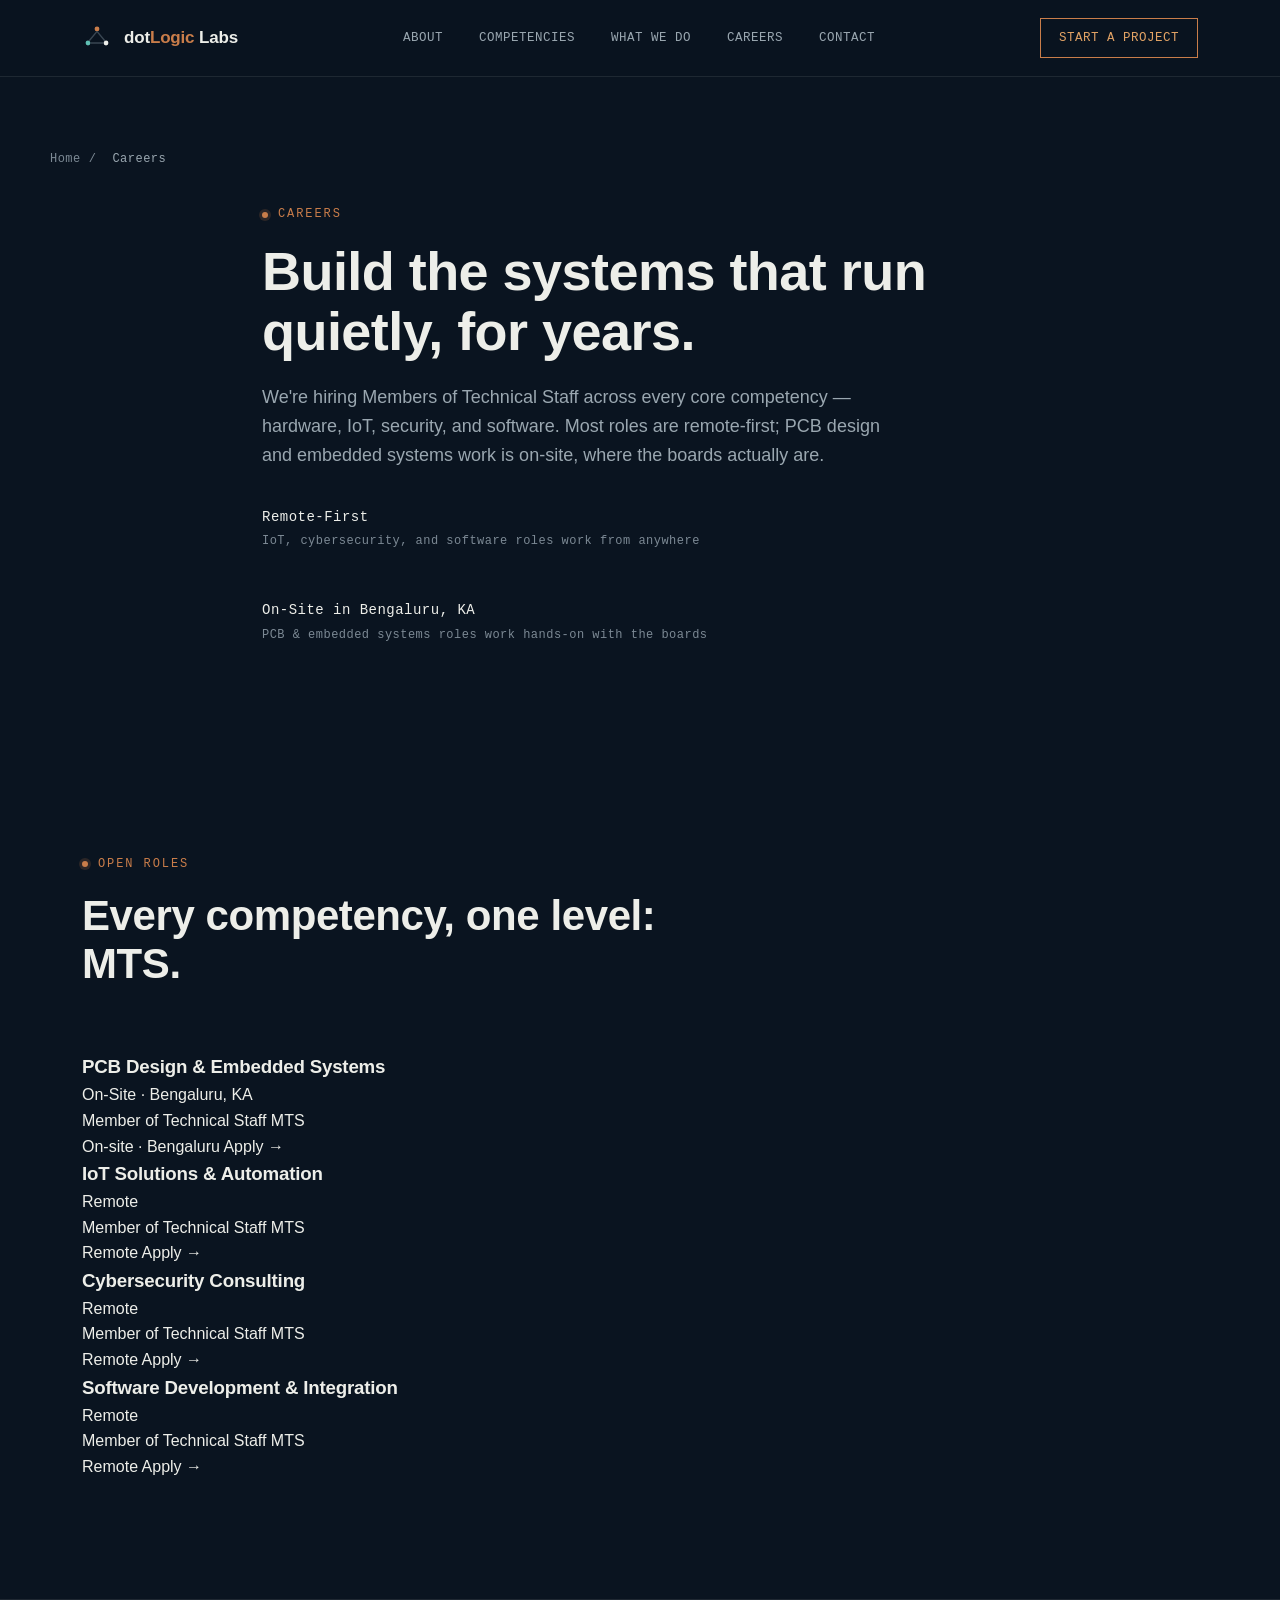
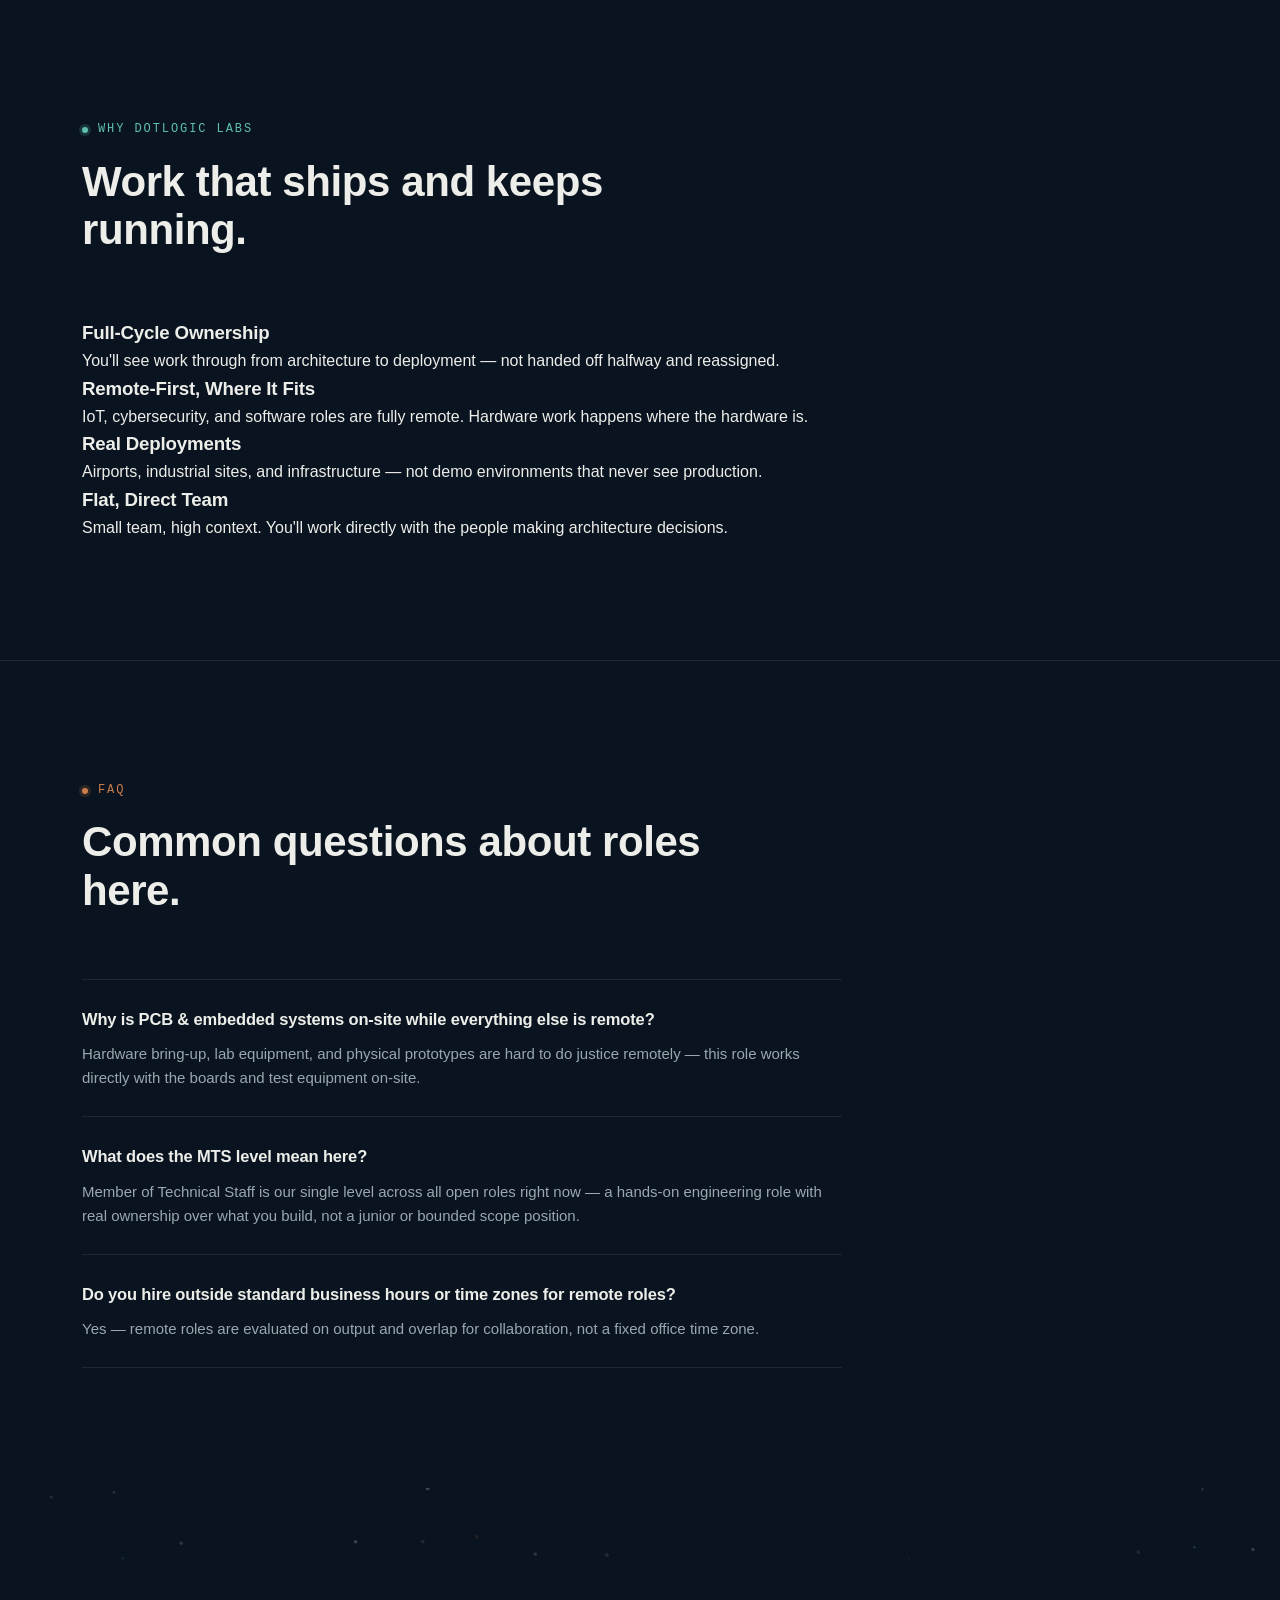
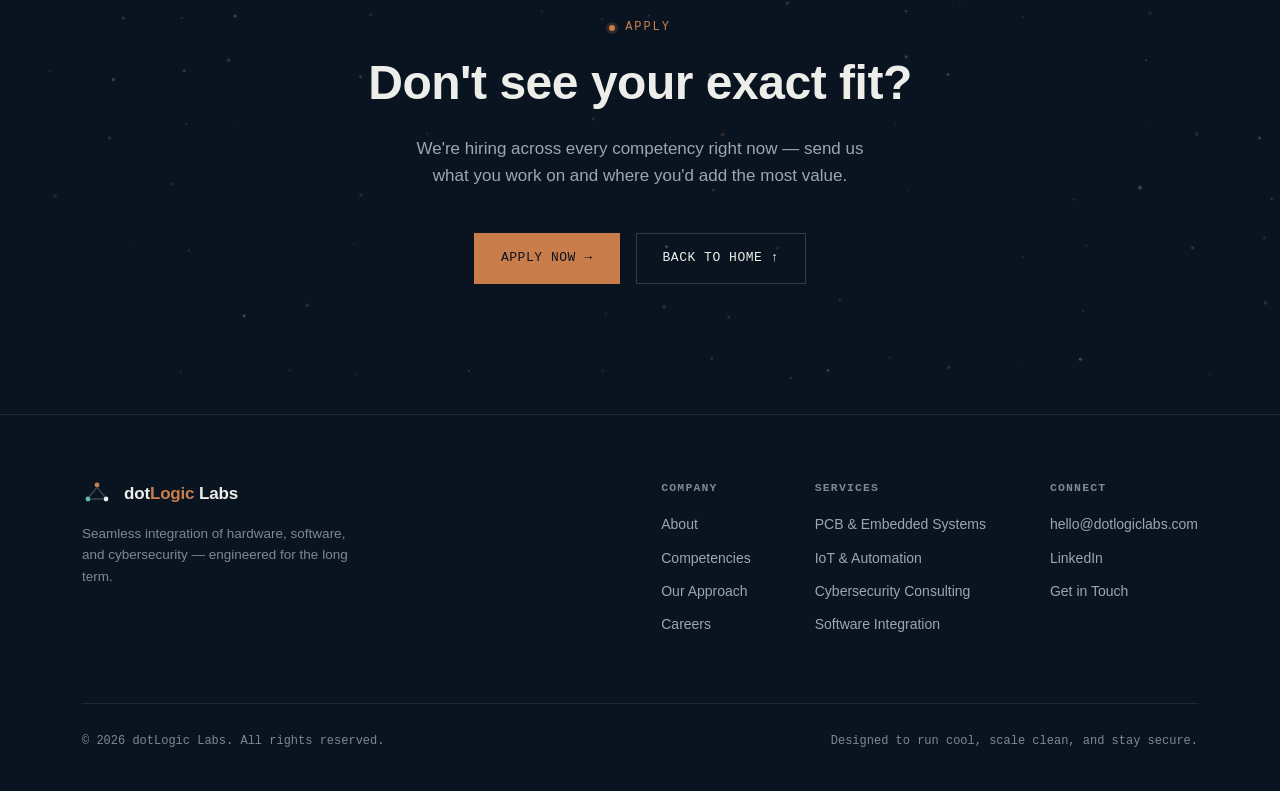
==== commit 8c59ca78: "Update URLs and images to use dotlogiclabs.com" ====
--- a/careers/index.html
+++ b/careers/index.html
@@ -9,13 +9,13 @@
 <meta property="og:title" content="Careers | dotLogic Labs">
 <meta property="og:description" content="Join dotLogic Labs. We're hiring across PCB & embedded systems, IoT & automation, cybersecurity, and software integration.">
 <meta property="og:type" content="website">
-<meta property="og:image" content="https://www.dotlogiclabs.com/og-image.png">
-<meta property="og:url" content="https://www.dotlogiclabs.com/careers/">
+<meta property="og:image" content="https://dotlogiclabs.com/og-image.png">
+<meta property="og:url" content="https://dotlogiclabs.com/careers/">
 <meta name="twitter:card" content="summary_large_image">
 <meta name="twitter:title" content="Careers | dotLogic Labs">
 <meta name="twitter:description" content="Join dotLogic Labs. We're hiring across PCB & embedded systems, IoT & automation, cybersecurity, and software integration.">
-<meta name="twitter:image" content="https://www.dotlogiclabs.com/og-image.png">
-<link rel="canonical" href="https://www.dotlogiclabs.com/careers/">
+<meta name="twitter:image" content="https://dotlogiclabs.com/og-image.png">
+<link rel="canonical" href="https://dotlogiclabs.com/careers/">
 <meta name="referrer" content="strict-origin-when-cross-origin">
 <meta http-equiv="Content-Security-Policy" content="default-src 'self'; script-src 'self'; style-src 'self' 'unsafe-inline' https://fonts.googleapis.com; font-src 'self' https://fonts.gstatic.com; img-src 'self' data:; connect-src 'self'; base-uri 'self'; form-action 'self'">
 <script type="application/ld+json">
@@ -23,8 +23,8 @@
   "@context": "https://schema.org",
   "@type": "BreadcrumbList",
   "itemListElement": [
-    {"@type":"ListItem","position":1,"name":"Home","item":"https://www.dotlogiclabs.com/"},
-    {"@type":"ListItem","position":2,"name":"Careers","item":"https://www.dotlogiclabs.com/careers/"}
+    {"@type":"ListItem","position":1,"name":"Home","item":"https://dotlogiclabs.com/"},
+    {"@type":"ListItem","position":2,"name":"Careers","item":"https://dotlogiclabs.com/careers/"}
   ]
 }
 </script>
@@ -36,49 +36,49 @@
       "@type": "JobPosting",
       "title": "Member of Technical Staff — PCB Design & Embedded Systems",
       "description": "Design custom PCBs and embedded firmware for IoT and industrial hardware, from schematic through production handoff.",
-      "hiringOrganization": {"@type":"Organization","name":"dotLogic Labs","sameAs":"https://www.dotlogiclabs.com/"},
+      "hiringOrganization": {"@type":"Organization","name":"dotLogic Labs","sameAs":"https://dotlogiclabs.com/"},
       "employmentType": "FULL_TIME",
       "jobLocationType": "ONSITE",
       "jobLocation": {"@type":"Place","address":{"@type":"PostalAddress","addressLocality":"Bengaluru","addressRegion":"KA","addressCountry":"IN"}},
       "datePosted": "2026-08-25",
       "validThrough": "2026-12-31",
-      "url": "https://www.dotlogiclabs.com/careers/#pcb-embedded"
+      "url": "https://dotlogiclabs.com/careers/#pcb-embedded"
     },
     {
       "@type": "JobPosting",
       "title": "Member of Technical Staff — IoT Solutions & Automation",
       "description": "Design and deploy secure IoT networks and smart automation for airports, infrastructure, and industrial environments.",
-      "hiringOrganization": {"@type":"Organization","name":"dotLogic Labs","sameAs":"https://www.dotlogiclabs.com/"},
+      "hiringOrganization": {"@type":"Organization","name":"dotLogic Labs","sameAs":"https://dotlogiclabs.com/"},
       "employmentType": "FULL_TIME",
       "jobLocationType": "TELECOMMUTE",
       "applicantLocationRequirements": {"@type":"Country","name":"Anywhere"},
       "datePosted": "2026-08-25",
       "validThrough": "2026-12-31",
-      "url": "https://www.dotlogiclabs.com/careers/#iot-automation"
+      "url": "https://dotlogiclabs.com/careers/#iot-automation"
     },
     {
       "@type": "JobPosting",
       "title": "Member of Technical Staff — Cybersecurity Consulting",
       "description": "Design secure architectures and compliance-oriented systems for resilient, IoT-enabled ecosystems.",
-      "hiringOrganization": {"@type":"Organization","name":"dotLogic Labs","sameAs":"https://www.dotlogiclabs.com/"},
+      "hiringOrganization": {"@type":"Organization","name":"dotLogic Labs","sameAs":"https://dotlogiclabs.com/"},
       "employmentType": "FULL_TIME",
       "jobLocationType": "TELECOMMUTE",
       "applicantLocationRequirements": {"@type":"Country","name":"Anywhere"},
       "datePosted": "2026-08-25",
       "validThrough": "2026-12-31",
-      "url": "https://www.dotlogiclabs.com/careers/#cybersecurity"
+      "url": "https://dotlogiclabs.com/careers/#cybersecurity"
     },
     {
       "@type": "JobPosting",
       "title": "Member of Technical Staff — Software Development & Integration",
       "description": "Build dashboards, reporting tools, and support applications that connect hardware and IoT deployments into end-to-end workflows.",
-      "hiringOrganization": {"@type":"Organization","name":"dotLogic Labs","sameAs":"https://www.dotlogiclabs.com/"},
+      "hiringOrganization": {"@type":"Organization","name":"dotLogic Labs","sameAs":"https://dotlogiclabs.com/"},
       "employmentType": "FULL_TIME",
       "jobLocationType": "TELECOMMUTE",
       "applicantLocationRequirements": {"@type":"Country","name":"Anywhere"},
       "datePosted": "2026-08-25",
       "validThrough": "2026-12-31",
-      "url": "https://www.dotlogiclabs.com/careers/#software-integration"
+      "url": "https://dotlogiclabs.com/careers/#software-integration"
     }
   ]
 }
